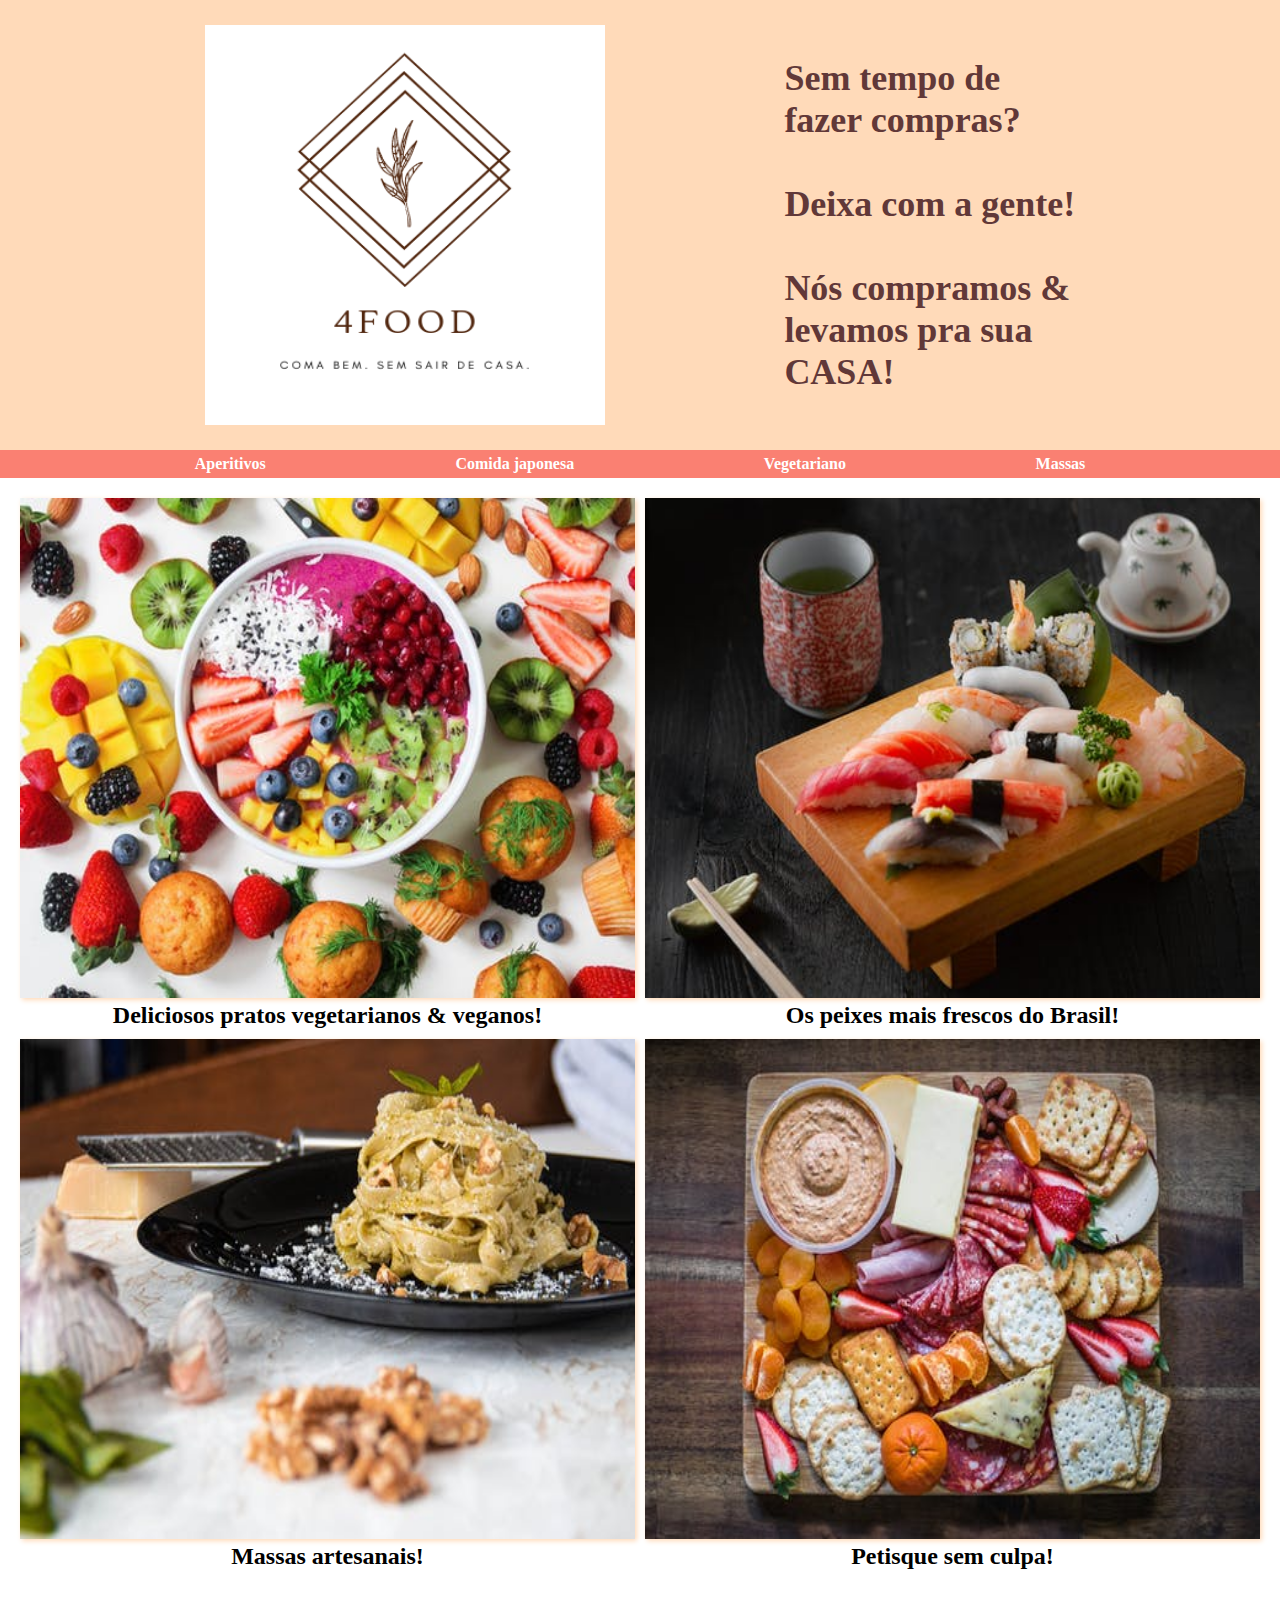
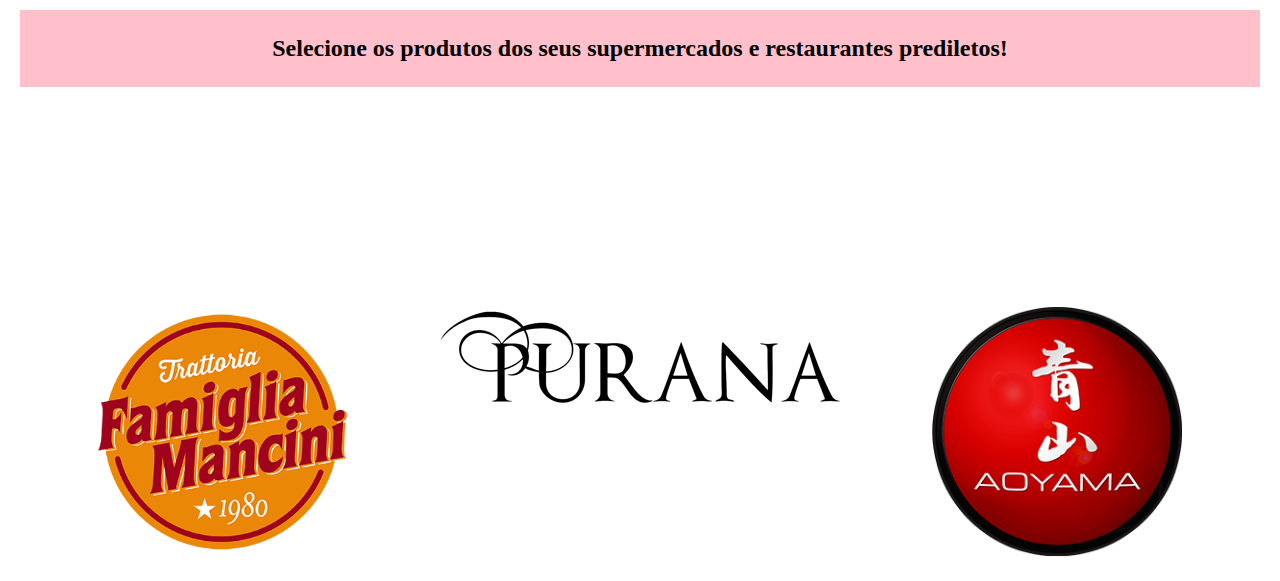
==== home.html @ c6ea1701 "4food-ishmaiha" ====
<!DOCTYPE html>
<html lang="en">
<head>
    <meta charset="UTF-8">
    <meta http-equiv="X-UA-Compatible" content="IE=edge">
    <meta name="viewport" content="width=device-width, initial-scale=1.0">
    <link rel="stylesheet" href="style.css">
    <title>LandingPage</title>
</head>
<body>
    <header class="landing-page1">

        <div class="cabecalho">
            <img src="./img/logo.png" width="400" height="400" alt="LOGO">
            <h1 class="">
                Sem tempo de <br> fazer compras?<br>
                <br>Deixa com a gente! <br>
                <br>Nós compramos & <br>
                levamos pra sua <br>
                CASA!
            </h1>
        </div>

        <nav class="opcoes">
            <div class="aperitivo">
                <p><b>Aperitivos</b></p>
            </div>

            <div class="japones">
                <p><b>Comida japonesa</b></p>
            </div>

            <div class="vegetariano">
                <p><b>Vegetariano</b></p>
            </div>

            <div class="massas">
                <p><b>Massas</b></p>
            </div>
        </nav> 
    </header>    
     
    <main>
        <div class="secao1">
                <div class="imagem-secao1">
                    <img src="./img/vegan.jpeg" alt="">
                    <h2>Deliciosos pratos vegetarianos & veganos!</h2>
                </div>
                <div class="imagem-secao1">
                    <img src="/img/japa.jpeg" alt="">
                    <h2>Os peixes mais frescos do Brasil!</h2>
                </div>
                <div class="imagem-secao1">
                    <img src="/img/pasta.jpeg" alt="">
                    <h2>Massas artesanais!</h2>
                </div>
                <div class="imagem-secao1">
                    <img src="/img/aperitivos.jpeg" alt="">
                    <h2>Petisque sem culpa!</h2>
                </div>           
        </div>

        <div class="selecao">
            <h2>
                Selecione os produtos dos seus supermercados e restaurantes prediletos!
            </h2>   
        </div>

        <div class="secao2">
            <div class="imagem-secao2">
                <img src="./img/mancini.png" width="250" height="250" alt="">
            </div>
            <div class="imagem-secao2">
                <img src="/img/purana.png" alt="">
            </div>
            <div class="imagem-secao2">
                <img src="/img/aoyama.png" width="250" height="250" alt="">        
        </div>


    </main>
    
</body>
</html>
---- style.css ----
*{
    margin: 0;
    padding: 0;
}

/*---------HEADER------------ */

.cabecalho {
    display: flex;
    justify-content: space-evenly;
    align-items: center;
    padding:25px;
    background-color: peachpuff;
    color: rgb(97, 56, 56);
    font-size: large;
}

.cabecalho h1{
    display:flex;
    justify-content: center;
    align-items: center;
}

.opcoes {
    display:flex;
    justify-content: space-evenly;
    background-color:salmon;
    color: white;
    padding: 5px;
}

/*---------MAIN------------ */
.secao1{
    display:grid;
    grid-template-columns: 2fr 2fr;
    gap: 10px;
    justify-content: space-between;
    padding: 20px;
    background-color: white;
}

.imagem-secao1{
    align-items: center;
    text-align: center;
    align-items: center;
}

.imagem-secao1 img{
    height: 500px;
    max-width: 100%;
    box-shadow: 2px 2px 5px peachpuff;
}

.selecao{
    display: flex;
    margin: 20px 20px 200px 20px;
    padding: 25px;
    background-color: pink;
    justify-content: center;
}

.secao2{
    display:grid;
    grid-template-columns: repeat(3,1fr);
    gap: 10px;
    justify-content: space-between;
    padding: 20px;
    background-color: white;
}

.imagem-secao2{
    align-items: center;
    text-align: center;
    align-items: center;
}

/*---------MEDIA QUERY------------ */
@media screen and (min-device-width: 320px) and (max-device-width: 420px){
    header{
        grid-template-columns: 1fr;
        
    }
    
}
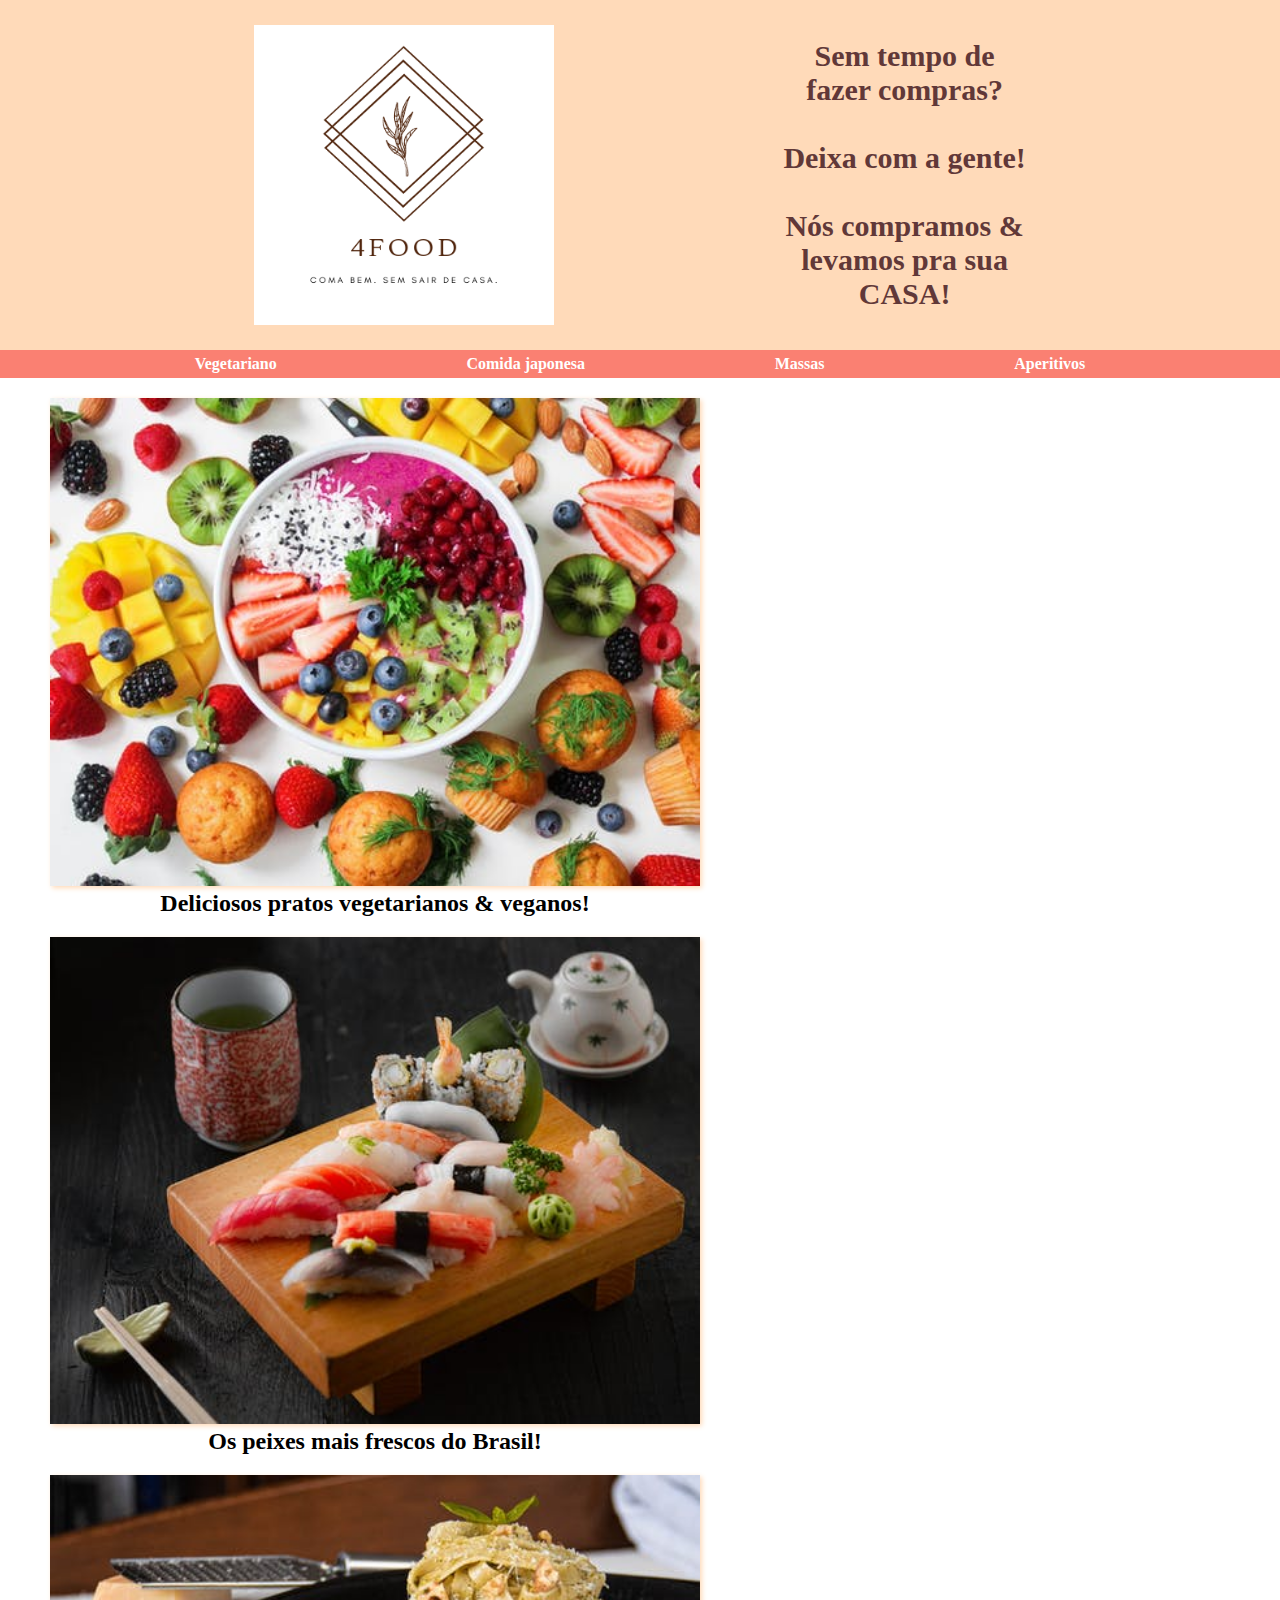
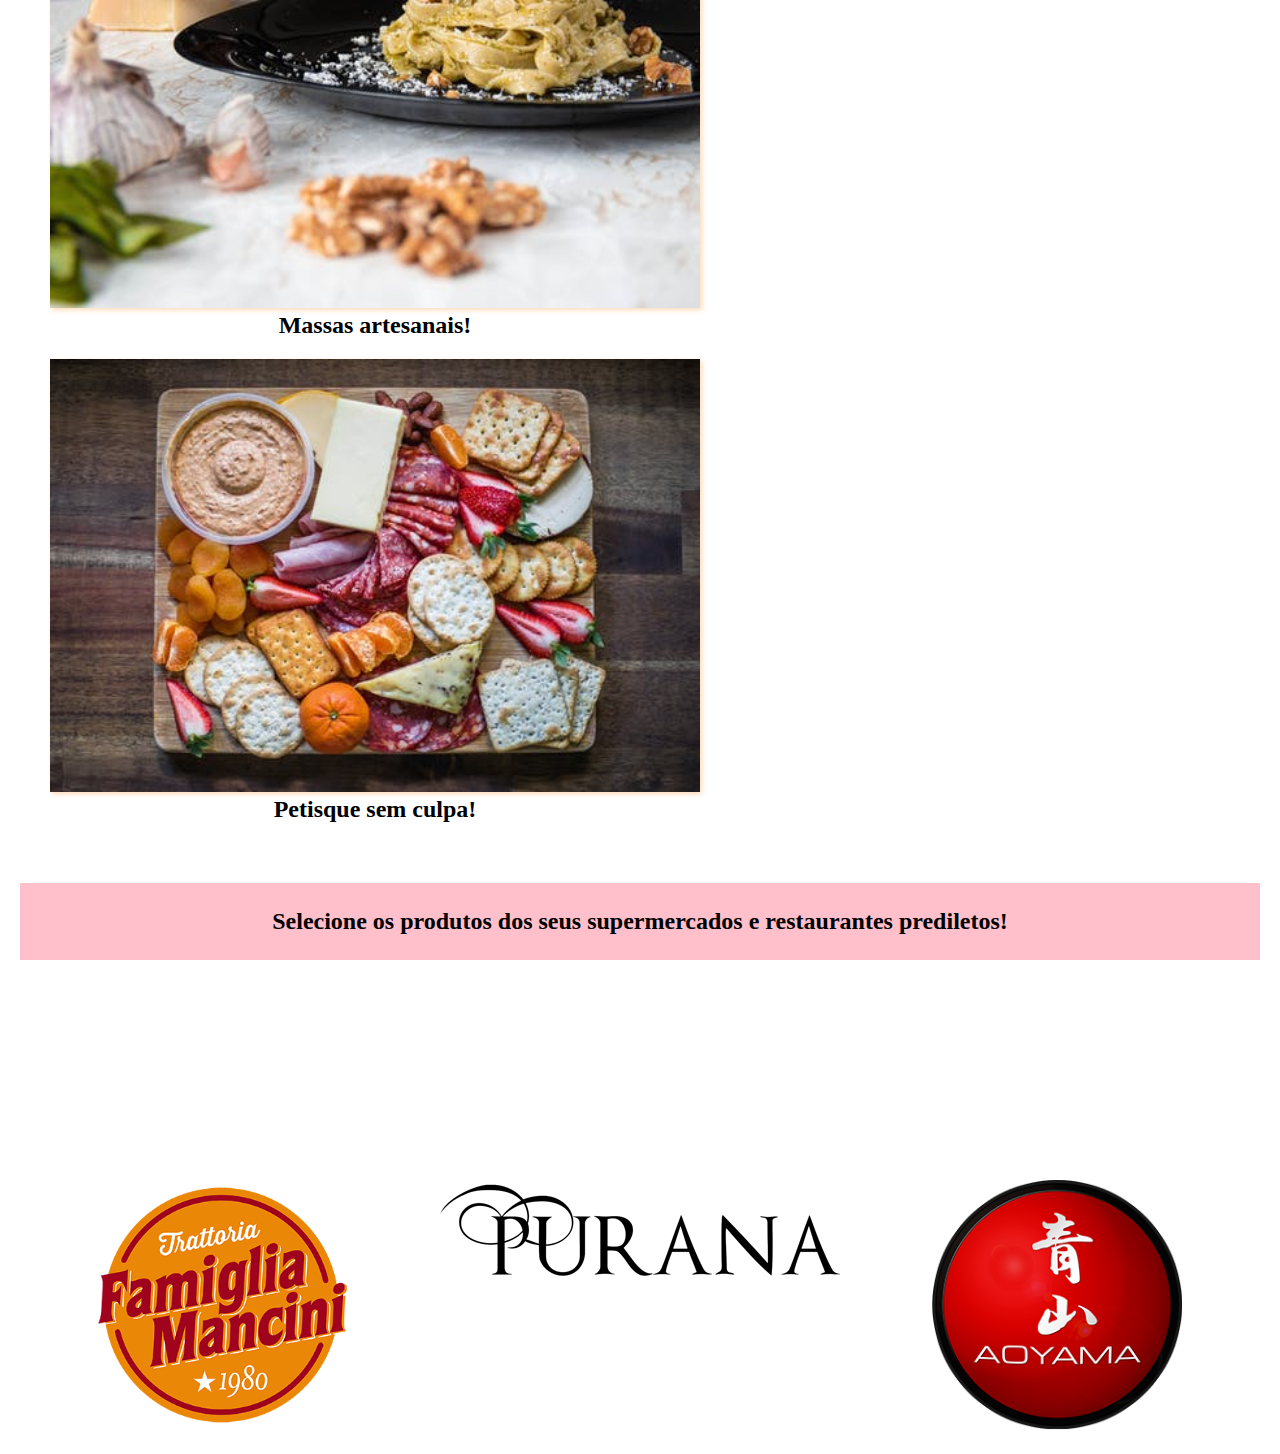
==== commit fb37475b: "ultimas-mudancas" ====
--- a/home.html
+++ b/home.html
@@ -11,8 +11,8 @@
     <header class="landing-page1">
 
         <div class="cabecalho">
-            <img src="./img/logo.png" width="400" height="400" alt="LOGO">
-            <h1 class="">
+            <img src="./img/logo.png" alt="LOGO">
+            <h1>
                 Sem tempo de <br> fazer compras?<br>
                 <br>Deixa com a gente! <br>
                 <br>Nós compramos & <br>
@@ -22,21 +22,12 @@
         </div>
 
         <nav class="opcoes">
-            <div class="aperitivo">
-                <p><b>Aperitivos</b></p>
-            </div>
-
-            <div class="japones">
-                <p><b>Comida japonesa</b></p>
-            </div>
-
-            <div class="vegetariano">
-                <p><b>Vegetariano</b></p>
-            </div>
-
-            <div class="massas">
-                <p><b>Massas</b></p>
-            </div>
+            <ul class="menu">
+                <li><a href="vegetariano.html">Vegetariano</a></li>
+                <li><a href="japones.html">Comida japonesa</a></li>
+                <li><a href="massas.html">Massas</a></li>
+                <li><a href="aperitivos.html">Aperitivos</a></li>
+            </ul>   
         </nav> 
     </header>    
      
--- a/style.css
+++ b/style.css
@@ -12,43 +12,58 @@
     padding:25px;
     background-color: peachpuff;
     color: rgb(97, 56, 56);
-    font-size: large;
+    height: 300px;
+}
+
+.cabecalho img{
+    height: 300px;
+    width: 300px;
 }
 
 .cabecalho h1{
-    display:flex;
-    justify-content: center;
-    align-items: center;
+    text-align: center;
+    font-size: 30px;
 }
 
 .opcoes {
-    display:flex;
-    justify-content: space-evenly;
     background-color:salmon;
     color: white;
     padding: 5px;
 }
 
+.menu {
+    display:flex;
+    list-style: none;
+    justify-content: space-evenly;
+    align-items: center;
+}
+
+a {
+    text-decoration: none;
+    color: white;
+    font-weight: bold;
+}
+
 /*---------MAIN------------ */
 .secao1{
-    display:grid;
-    grid-template-columns: 2fr 2fr;
-    gap: 10px;
-    justify-content: space-between;
+    display:flex;
+    flex-wrap: wrap; 
     padding: 20px;
     background-color: white;
 }
 
 .imagem-secao1{
-    align-items: center;
-    text-align: center;
-    align-items: center;
+    margin-left: 30px;
 }
 
 .imagem-secao1 img{
-    height: 500px;
-    max-width: 100%;
+    width: 650px;
     box-shadow: 2px 2px 5px peachpuff;
+}
+
+.imagem-secao1 h2{
+    margin: 0 0 20px 0;
+    text-align: center;
 }
 
 .selecao{
@@ -76,9 +91,23 @@
 
 /*---------MEDIA QUERY------------ */
 @media screen and (min-device-width: 320px) and (max-device-width: 420px){
-    header{
+    .cabecalho {
         grid-template-columns: 1fr;
-        
+        width: 100%;
+        position: fixed;
+        top: 0;
+        height: 200px;
     }
+
+    .cabecalho img{
+        height: 200px;
+        width: 200px;
+    }
+
+    .cabecalho h1{
+        font-size: 25px;
+    }
+
+    
     
 }
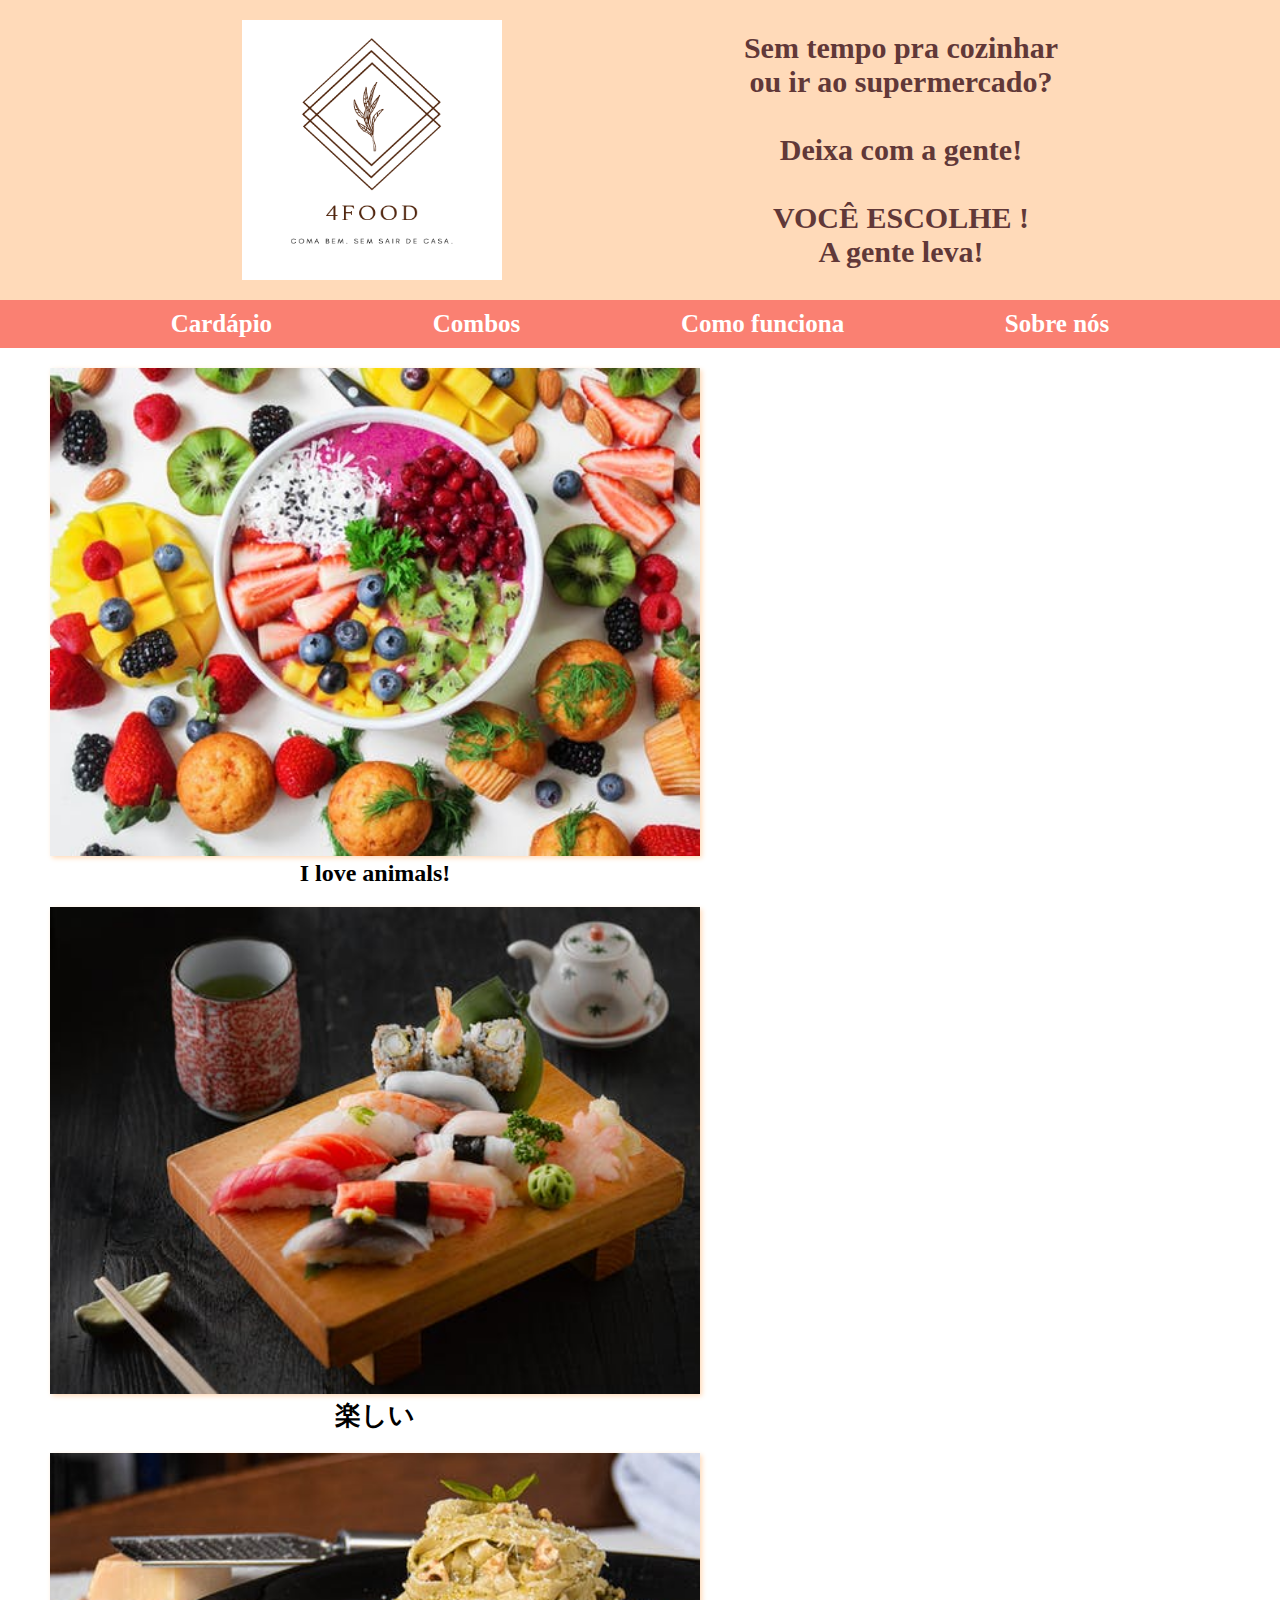
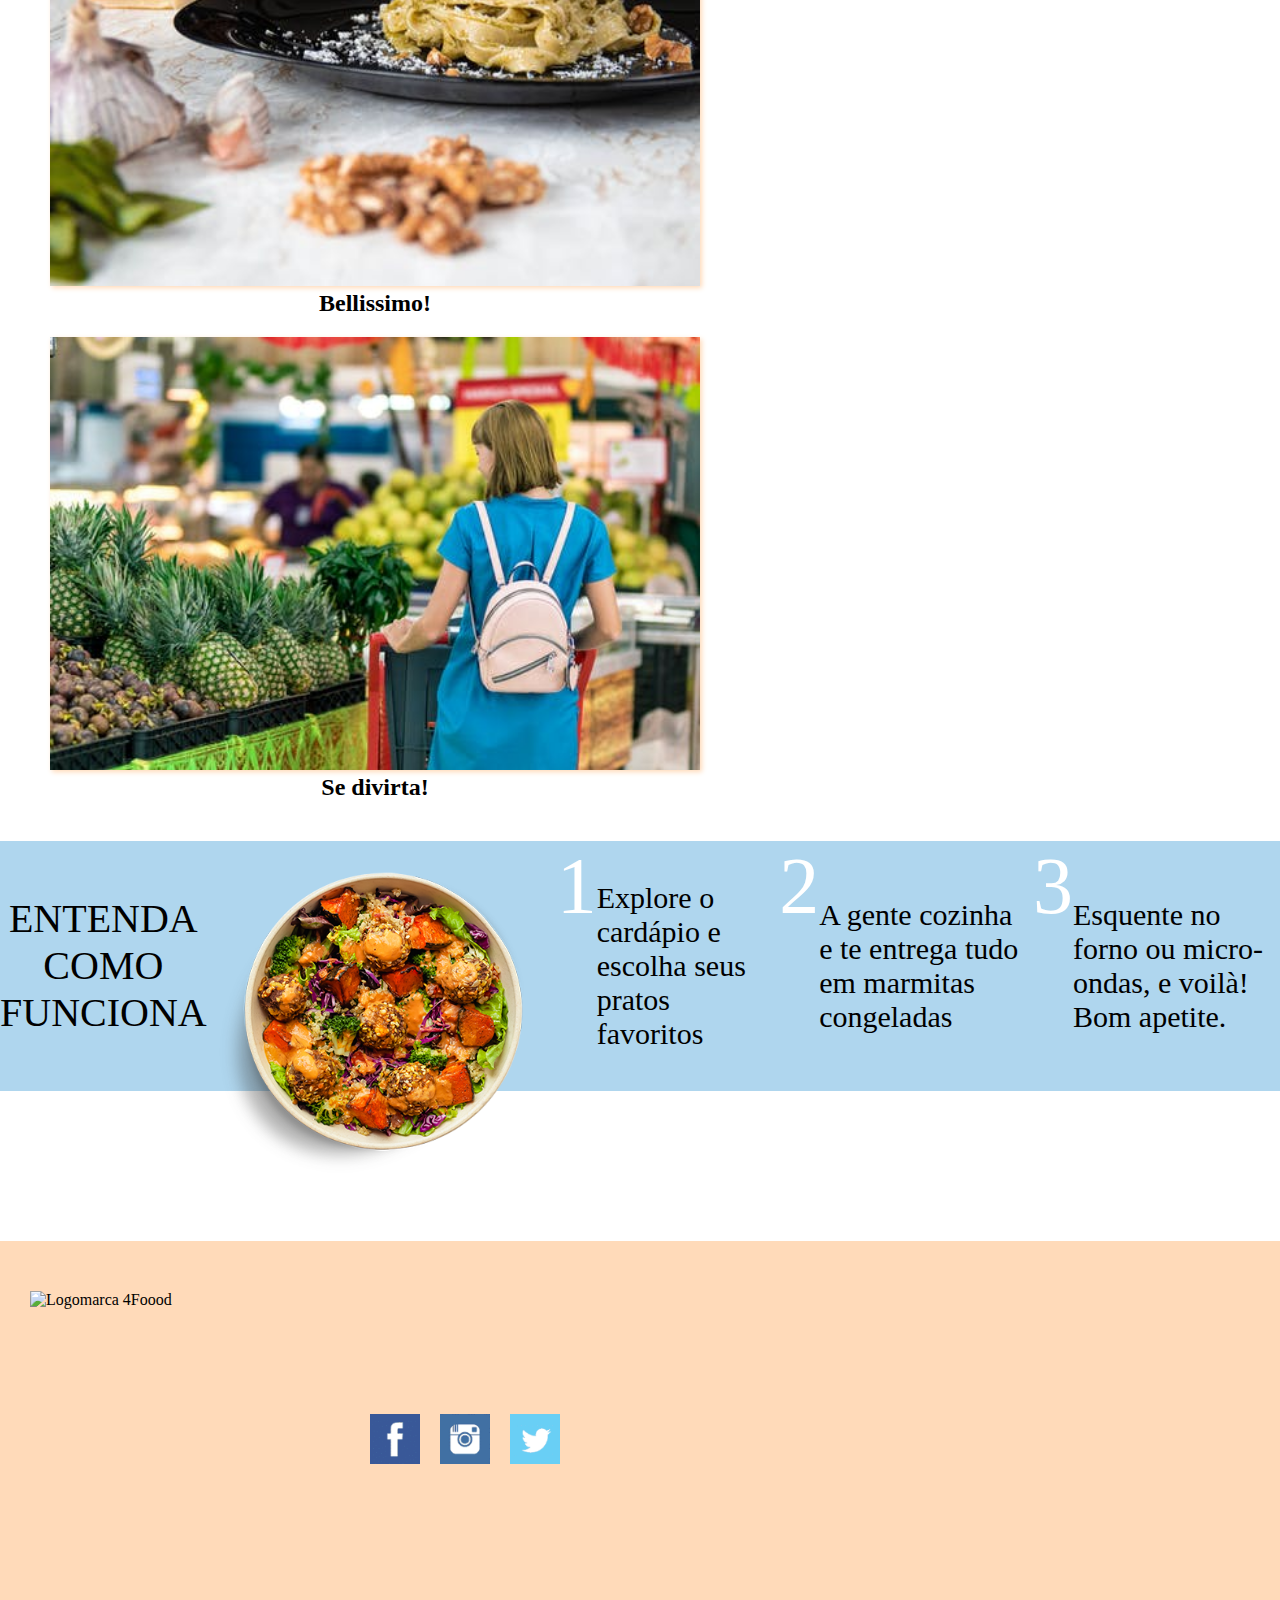
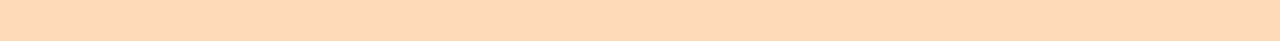
==== commit 50276c07: "site-em-desenvolvimento" ====
--- a/home.html
+++ b/home.html
@@ -13,20 +13,19 @@
         <div class="cabecalho">
             <img src="./img/logo.png" alt="LOGO">
             <h1>
-                Sem tempo de <br> fazer compras?<br>
+                Sem tempo pra cozinhar <br> ou ir ao supermercado?<br>
                 <br>Deixa com a gente! <br>
-                <br>Nós compramos & <br>
-                levamos pra sua <br>
-                CASA!
+                <br>VOCÊ ESCOLHE ! <br>
+                A gente leva!
             </h1>
         </div>
 
         <nav class="opcoes">
             <ul class="menu">
-                <li><a href="vegetariano.html">Vegetariano</a></li>
-                <li><a href="japones.html">Comida japonesa</a></li>
-                <li><a href="massas.html">Massas</a></li>
-                <li><a href="aperitivos.html">Aperitivos</a></li>
+                <li><a href="vegetariano.html">Cardápio</a></li>
+                <li><a href="japones.html">Combos</a></li>
+                <li><a href="massas.html">Como funciona</a></li>
+                <li><a href="supermercado.html">Sobre nós</a></li>
             </ul>   
         </nav> 
     </header>    
@@ -34,42 +33,59 @@
     <main>
         <div class="secao1">
                 <div class="imagem-secao1">
-                    <img src="./img/vegan.jpeg" alt="">
-                    <h2>Deliciosos pratos vegetarianos & veganos!</h2>
+                    <a href="vegetariano.html">
+                        <img src="./img/vegan.jpeg" alt="">
+                    </a>
+                    <h2>I love animals!</h2>
                 </div>
                 <div class="imagem-secao1">
-                    <img src="/img/japa.jpeg" alt="">
-                    <h2>Os peixes mais frescos do Brasil!</h2>
+                    <a href="japones.html">
+                        <img src="/img/japa.jpeg" alt="">
+                    </a>
+                    <h2 class="japones">楽しい</h2>
                 </div>
                 <div class="imagem-secao1">
-                    <img src="/img/pasta.jpeg" alt="">
-                    <h2>Massas artesanais!</h2>
+                    <a href="massas.html">
+                        <img src="/img/pasta.jpeg" alt="">
+                    </a>
+                    <h2>Bellissimo!</h2>
                 </div>
                 <div class="imagem-secao1">
-                    <img src="/img/aperitivos.jpeg" alt="">
-                    <h2>Petisque sem culpa!</h2>
+                    <a href="supermercado.html">
+                        <img src="/img/supermarket.jpeg" alt="">
+                    </a>
+                    <h2>Se divirta!</h2>
                 </div>           
-        </div>
-
-        <div class="selecao">
-            <h2>
-                Selecione os produtos dos seus supermercados e restaurantes prediletos!
-            </h2>   
         </div>
 
         <div class="secao2">
             <div class="imagem-secao2">
-                <img src="./img/mancini.png" width="250" height="250" alt="">
+                <p class="frase-secao2">
+                    ENTENDA<br> COMO<br> FUNCIONA
+                </p>
+                <img src="./img/Plant-based.png" width="350" height="350" alt="">
+                <p class="count">1</p>
+                <p class="frase1">Explore o cardápio e escolha seus pratos favoritos</p>
+                <p class="count">2</p>
+                <p class="frase2">A gente cozinha e te entrega tudo em marmitas congeladas</p>
+                <p class="count" >3</p>
+                <p class="frase3">Esquente no forno ou micro-ondas, e voilà! Bom apetite.</p>
             </div>
-            <div class="imagem-secao2">
-                <img src="/img/purana.png" alt="">
-            </div>
-            <div class="imagem-secao2">
-                <img src="/img/aoyama.png" width="250" height="250" alt="">        
         </div>
+
 
 
     </main>
     
+    <footer class="rodape-final">
+        
+        <div class="rodape-rede-social">
+            <img src="Imagens/so-logo-4food.png" width="150" height="150" alt="Logomarca 4Foood" class="logo-rodape">
+            <a https://pt-br.facebook.com/><img src="Imagens/logo-facebook.png" width="50" height="50" alt="Facebook" id="rede-social"></a>
+            <a https://www.instagram.com/><img src="Imagens/logo-instagram.png" width="50" height="50" alt="Instagram" id="rede-social"></a>
+            <a https://twitter.com/login?lang=pt><img src="Imagens/logo-twitter.png" width="50" height="50" alt="Twitter" id="rede-social"></a>    
+        </div>
+
+    </footer>
 </body>
 </html>--- a/style.css
+++ b/style.css
@@ -1,15 +1,18 @@
-*{
+
+* {
     margin: 0;
     padding: 0;
+    box-sizing: border-box;
 }
 
+
 /*---------HEADER------------ */
+
 
 .cabecalho {
     display: flex;
     justify-content: space-evenly;
     align-items: center;
-    padding:25px;
     background-color: peachpuff;
     color: rgb(97, 56, 56);
     height: 300px;
@@ -18,6 +21,7 @@
 .cabecalho img{
     height: 300px;
     width: 300px;
+    padding: 20px;
 }
 
 .cabecalho h1{
@@ -36,6 +40,8 @@
     list-style: none;
     justify-content: space-evenly;
     align-items: center;
+    padding: 5px;
+    font-size: 25px;
 }
 
 a {
@@ -66,27 +72,77 @@
     text-align: center;
 }
 
-.selecao{
-    display: flex;
-    margin: 20px 20px 200px 20px;
-    padding: 25px;
-    background-color: pink;
+.japones {
+    font-weight: bold;
+    font-size: 26px;
+}
+
+.secao2{
+    display:flex;
+    gap: 10px;
+    justify-content: space-between;
+    background-color: white;
+    height: 250px;
+    margin-bottom: 150px;
+}
+
+.imagem-secao2 {
+    display:flex;
+    background-color: #AFD6EE;
+    max-width: 100%;
     justify-content: center;
 }
 
-.secao2{
-    display:grid;
-    grid-template-columns: repeat(3,1fr);
-    gap: 10px;
-    justify-content: space-between;
-    padding: 20px;
-    background-color: white;
+.frase-secao2 {
+    display: flex;
+    align-items: center;
+    text-align: center;
+    font-size: 40px;
 }
 
-.imagem-secao2{
+.frase1, .frase2, .frase3 {
+    display: flex;
     align-items: center;
-    text-align: center;
+    justify-content: center;
+    font-size: 30px;
+}
+
+.count {
+    color: white;
+    font-size: 80px;
+}
+
+/*---------FOOTER------------ */
+
+.rodape-final {
+    display: grid;
     align-items: center;
+    justify-content: space-between;
+    background-color: peachpuff;
+    position: relative;
+    bottom: 0px;
+    width: 100%;
+    height: 400px;
+}
+.rodape-rede-social {
+    display: flex;
+    align-items: center;
+    justify-content: center;
+}
+.logo-rede-social {
+    width: 50%;
+    display: flex;
+    justify-content: right;
+    align-items: stretch;
+    margin: 20px;
+}
+.logo-rodape {
+    width: 300px;
+    height: 300px;
+    margin: 30px;  
+}
+#rede-social {
+    margin: 10px;
 }
 
 /*---------MEDIA QUERY------------ */
@@ -108,6 +164,10 @@
         font-size: 25px;
     }
 
-    
+    .imagem-secao2{
+        display: flex;
+        flex-wrap: wrap;
+    }
     
 }
+
